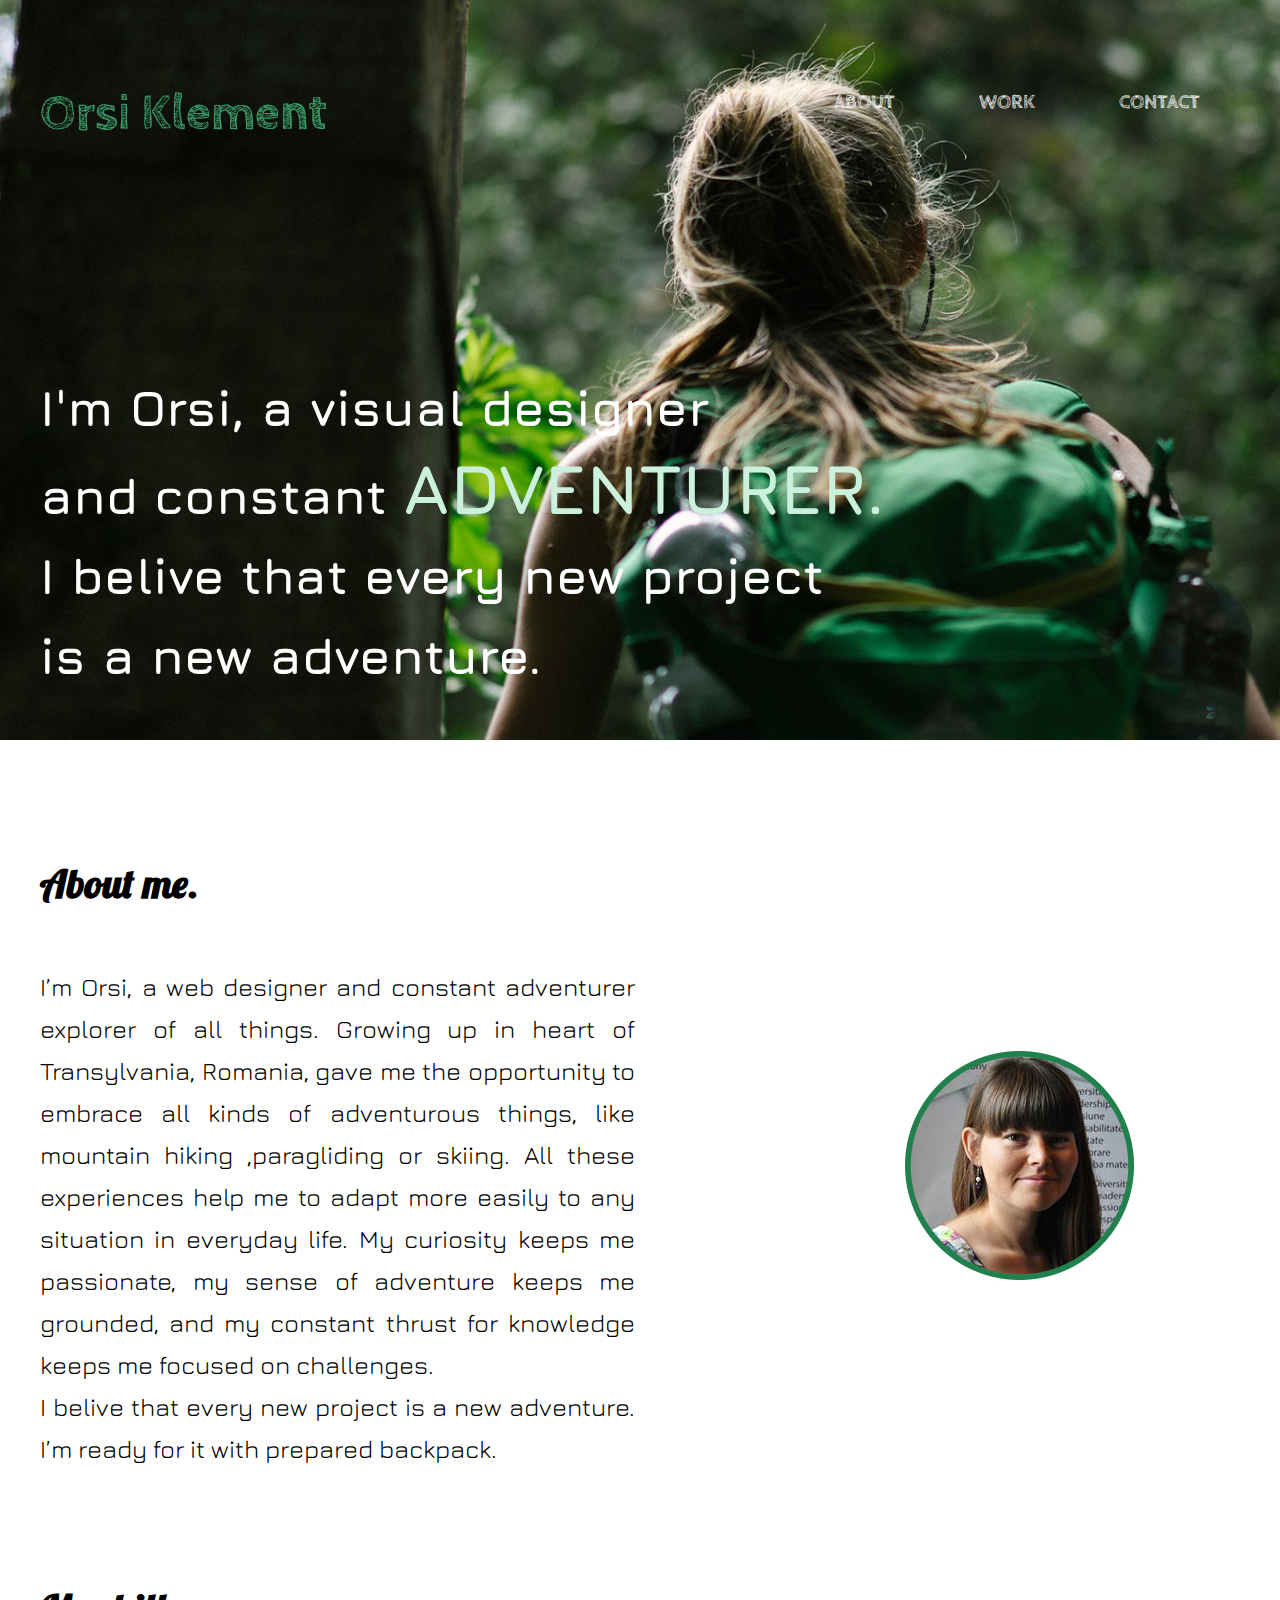
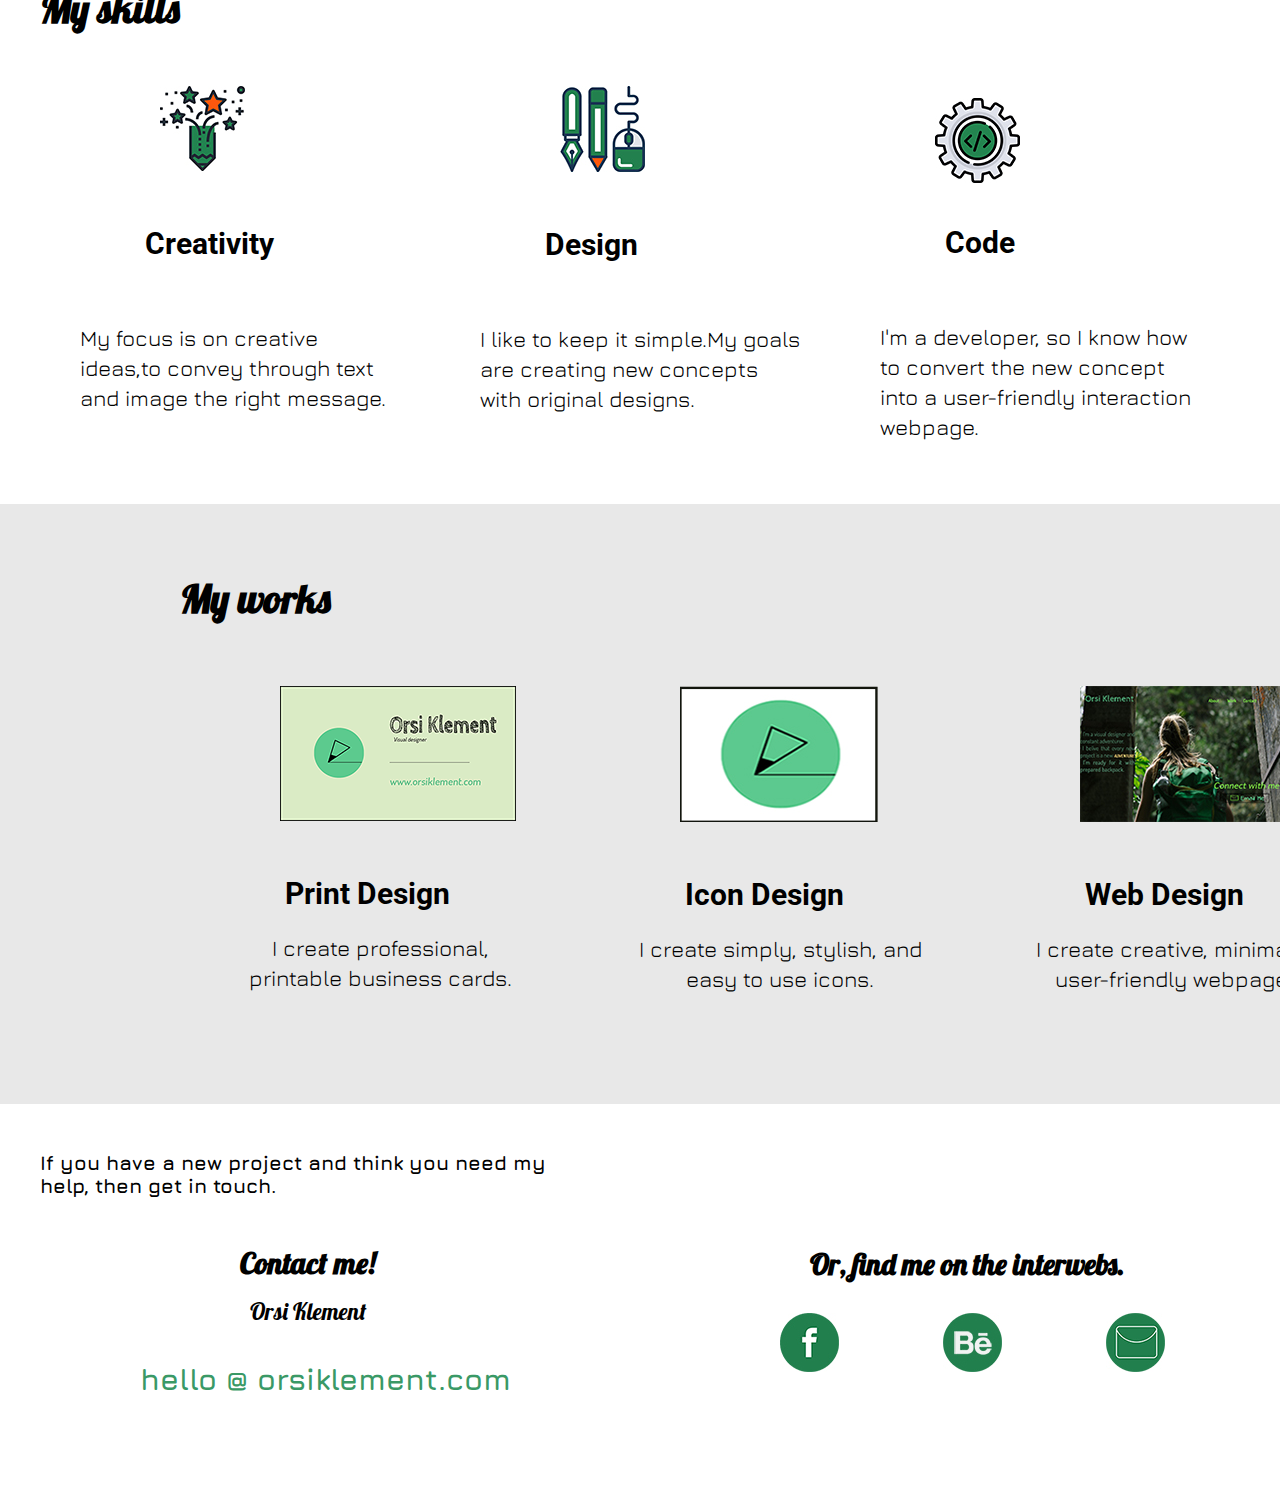
==== index.html @ b4cb54f8 "initial commit" ====
<!doctype html>
<html>
    <head>
        <meta charset="utf-8"/>
        <title>Orsi Klement | Web designer</title>
        <link rel="stylesheet" href="css/normalize.css">
        <link rel="stylesheet" href="css/main.css">
        <link href="https://fonts.googleapis.com/css?family=Cabin+Sketch" rel='stylesheet' type='text/css'/>
        <link href="https://fonts.googleapis.com/css?family=Jura" rel='stylesheet' type='text/css'/>
        <link href="https://fonts.googleapis.com/css?family=Lobster" rel='stylesheet' type='text/css'/>
        <link href="https://fonts.googleapis.com/css?family=Roboto" rel="stylesheet" type='text/css'/>
      </head>
    <body>
      <header>
        <div class="full-width">
         <div class="half-width">
          <h1>Orsi Klement </h1>
        </div>
       <div class="half-width">
        <nav>
          <ul>
          <li><a href="#about">About</a></li>
          <li><a href="#work">Work</a></li>
          <li><a href="#contact">Contact</a></li>
         </ul>
        </nav>
       </div>
          <h2>I'm Orsi, a visual designer<br> and constant <span> <strong>adventurer.</strong></span> <br>I belive that every new project <br>is a new adventure.</h2>
        </div>
      </header>
      <main>
          <section id="about">
              <div class="full-width">
                    <h2>About me.</h2>
                <div class="half-width">
                   <p>I’m Orsi, a web designer and constant adventurer explorer of all things. Growing up in heart of Transylvania, Romania, gave me the opportunity to embrace all kinds of adventurous things, like mountain hiking ,paragliding or skiing. All these experiences help me to adapt more easily to any situation in everyday life. My curiosity keeps me passionate, my sense of adventure keeps me grounded, and my constant thrust for knowledge keeps me focused on challenges.
                    <br>I belive that every new project is a new adventure.  I’m ready for it with prepared backpack.</p>
                </div>
                <div class="half-width">
                  <img src="img/orsi.jpg" id="orsi-img" alt="orsi photo" />
                </div>
               </div>
            </section>

        <section id="skills">
          <div class="full-width">
                    <h2>My skills</h2>
                      <div class="third-width">
                          <img src="img/creativity1.jpg" alt="creativity icon" />
                          <h3>Creativity</h3>
                          <p>My focus is on creative ideas,to convey through text and image the right message.</p>
                      </div>
                      <div class="third-width">
                          <img src="img/graphic-design1.jpg" alt="graphic-design icon" />
                          <h3>Design</h3>
                          <p> I like to keep it simple.My goals are creating new concepts with original designs.</p>
                      </div>
                      <div class="third-width">
                          <img src="img/settings1.jpg" id="code-img" alt="code icon" />
                          <h3>  Code</h3>
                          <p>I'm a developer, so I know how to convert the new concept into a user-friendly interaction webpage.</p>
                      </div>
                  </div>
         </section>

            <section id="work">
                     <div class="full-width">
                       <h2>My works</h2>
                           <div class="third-width">
                               <img src="img/business-card.png" alt="businesscard icon" />
                               <h3>Print Design</h3>
                               <p>I create professional, printable business cards.</p>
                           </div>
                           <div class="third-width">
                               <img src="img/pen-icon1.jpg" alt="pen icon" />
                               <h3>Icon Design</h3>
                               <p> I create simply, stylish, and easy to use icons.</p>
                           </div>
                           <div class="third-width">
                               <img src="img/portfolio-webpage.jpg" alt="webpage icon" />
                               <h3>Web Design</h3>
                               <p>I create creative, minimalist, user-friendly webpages.</p>
                           </div>
                       </div>
             </section>

          <footer id="contact">
              <div class="full-width">
                <div class="half-width">
                    <h2>If you have a new project and think you need my help, then get in touch.</h2>
                          <h3 id="email-header">Contact me!</h3>
                          <h3 id="name">Orsi Klement</h3>
                              <a href="mailto:hi@osriklement.com">hello @ orsiklement.com</a>
                </div>
                   <div class="half-width">
                               <h3  id="socialmedia-header">Or, find me on the interwebs.</h3>
                               <ul>
                               <li><a href="https://www.facebook.com/klement.orsi" target="_blank"><img src="img/facebook.jpg" alt="facebook icon" /></a></li>
                               <li><a href="https://www.behance.net/orsee873779" target="_blank"><img src="img/behance.jpg" alt="behance icon" /></a></li>
                               <li><a href=""><img src="img/envelop.jpg" alt="email icon" /></a></li>
                              </ul>
                      </div>
                    </div>
              </footer>
            </main>
          </body>
  </html>
---- css/main.css ----
body{
  font-family:'Cabin Sketch', 'Jura','Lobster','Roboto';
}
header{
  font-family:'Cabin Sketch', 'Roboto';
}

#about, #work, #contact {
    height: 600px;
}
.full-width {
    width: 1200px;
    margin: 0 auto;
  }
.half-width{
  width: 600px;
  float: left;
}
.third-width{
  width: 400px;
  float: left;
}

header {
    height:740px;
    background:url('../img/girl-with-backpack.jpg');
    background-size: cover;
    padding-bottom: 0px;
}
header h1 {

    padding: 50px 0;
    font: 'Cabin Sketch';
    font-size:50px;
      color: #3a9966;
}
nav {
    float: right;
    padding: 75px 40px;

}
nav ul li{
    display: inline-block;

}
nav ul li a {
    font:'Roboto';
    text-transform:uppercase;
    text-decoration:none;
    font-size:20px;
    color: white;
    padding-left: 80px;
    font-weight: bold;
}
header h2 {
    width: 1000px;
    clear: both;
    float: left;
    font-family:'Jura';
    font-weight:bold;
    font-size: 50px;
    line-height: 80px;
    color: white;
    padding: 100px 0px;

}
header h2 span {
    font-weight:bold;
    font-size: 70px;
    color:#cbf1dd;
    text-transform:uppercase;
}
#about .full-width {
    padding: 80px 0;
}

#about h2 {
    font-family: 'Lobster', serif;
    font-size:40px;
    padding-top: 5px;
}

#about p {
    font-size: 25px;
    font-family: 'Jura', serif;
    line-height: 42px;
    margin-right:  5px;
    text-align: justify;
    padding-bottom: 60px;
}
#orsi-img{
  float: right;
  padding: 110px 100px;

}
#skills .full-width {
    padding: 130px 10px;
}
#skills h2 {
  font-family:'Lobster', serif;
    font-size:40px;
    width:190px;
   padding-top: 80px;
  }

#skills img {

    padding-bottom: 30px;
    padding-left: 120px;
    padding-top: 20px;
}
#code-img {
    clear: both;
    float: right;
    padding-right: 220px;
      margin: 12px auto;
  }

#skills h3 {
  font-family:'Roboto', serif;
    font-size:30px;
    width:190px;
    margin: 20px auto;
  }

#skills p {
    font-family:'Jura', serif;
    font-size:22px;
    line-height:30px;
    padding:  40px;

}



#work .full-width {
    padding: 35px 180px;
}
#work{
  clear: both;
  float: left;
  background: #e8e8e8;

}

#work h2 {
  font-family:'Lobster', serif;
    font-size:40px;
    width:190px;
    padding-bottom: 30px;
  }

#work img {

    padding-bottom: 30px;
    padding-left: 100px;
}

#work h3 {
  font-family:'Roboto', serif;
    font-size:30px;
    width:190px;
    margin: 20px auto;

  }

#work p {
    font-family:'Jura', serif;
    font-size:22px;
    line-height:30px;
    padding: 0 55px;
    text-align: center;
}

#contact .full-width {
    padding: 200px 0;
}

#contact h2 {
    font-family: 'Jura', serif;
    font-size: 20px;
    padding-right: 80px;
    padding-top: 30px;
    padding-bottom: 30px;

  }
  #email-header{
      font-size: 30px;
      font-family:'Lobster', serif;
      font-weight: bold;
      margin: 15px 0px 5px 0px;
      padding-left:  200px;
  }
  #name{
      font-size: 23px;
      font-family:'Lobster', serif;
      font-weight: 400;
      margin: 15px 0px 5px 0px;
      padding-left:  210px;
      padding-bottom: 30px;
  }

  #contact a {
      text-decoration: none;
      color:#3a9966;
      font-family: 'Jura', serif;
      font-weight: bold;
      font-size: 30px;
      padding-bottom: 100px;
      padding-left:  100px;
  }

  #socialmedia-header {
      font-weight: bold;
      font-size: 29px;
      margin: 142px 0 0 0;
      font-family:'Lobster', serif;
      padding-left:  170px;
      padding-bottom: 15px;
  }
  #contact ul {
      list-style:none;
  }
  #contact ul li {
       display: inline-block;
  }
  #contact ul img {
      font-size: 32px;

  }
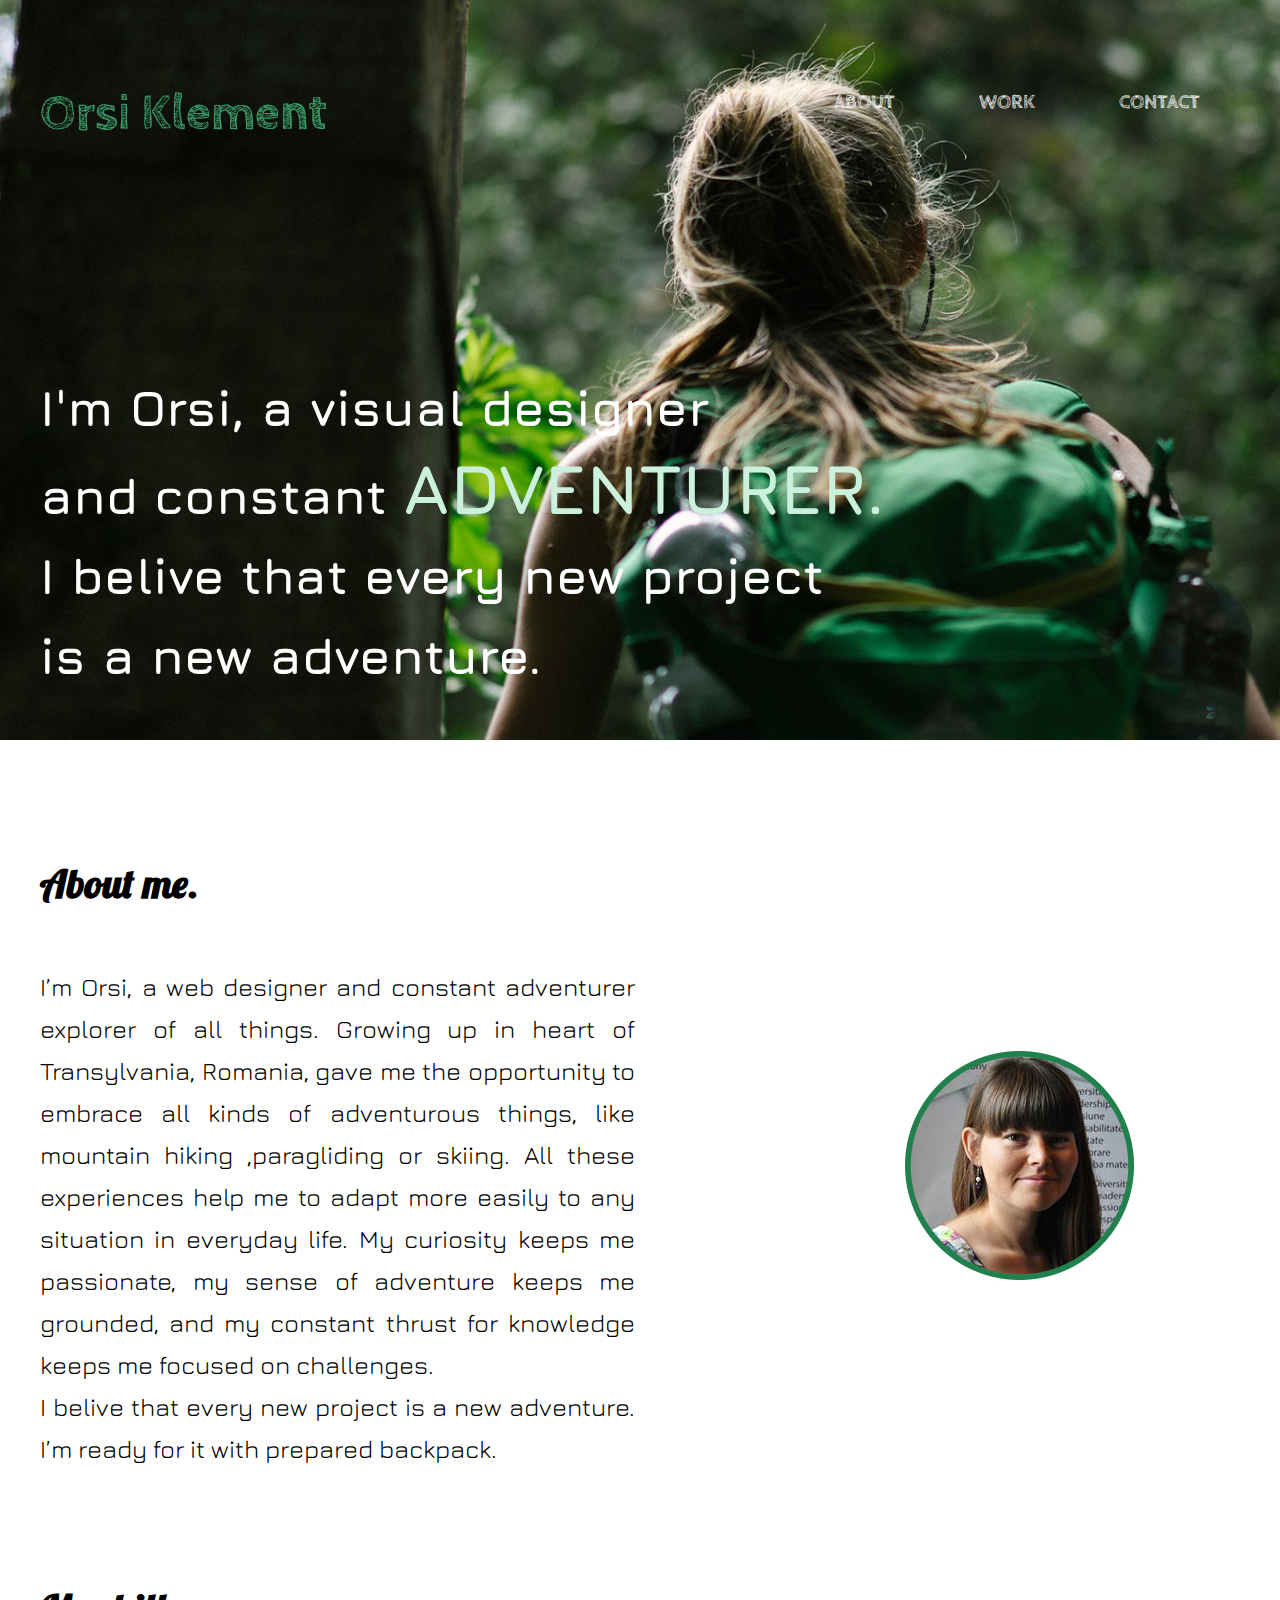
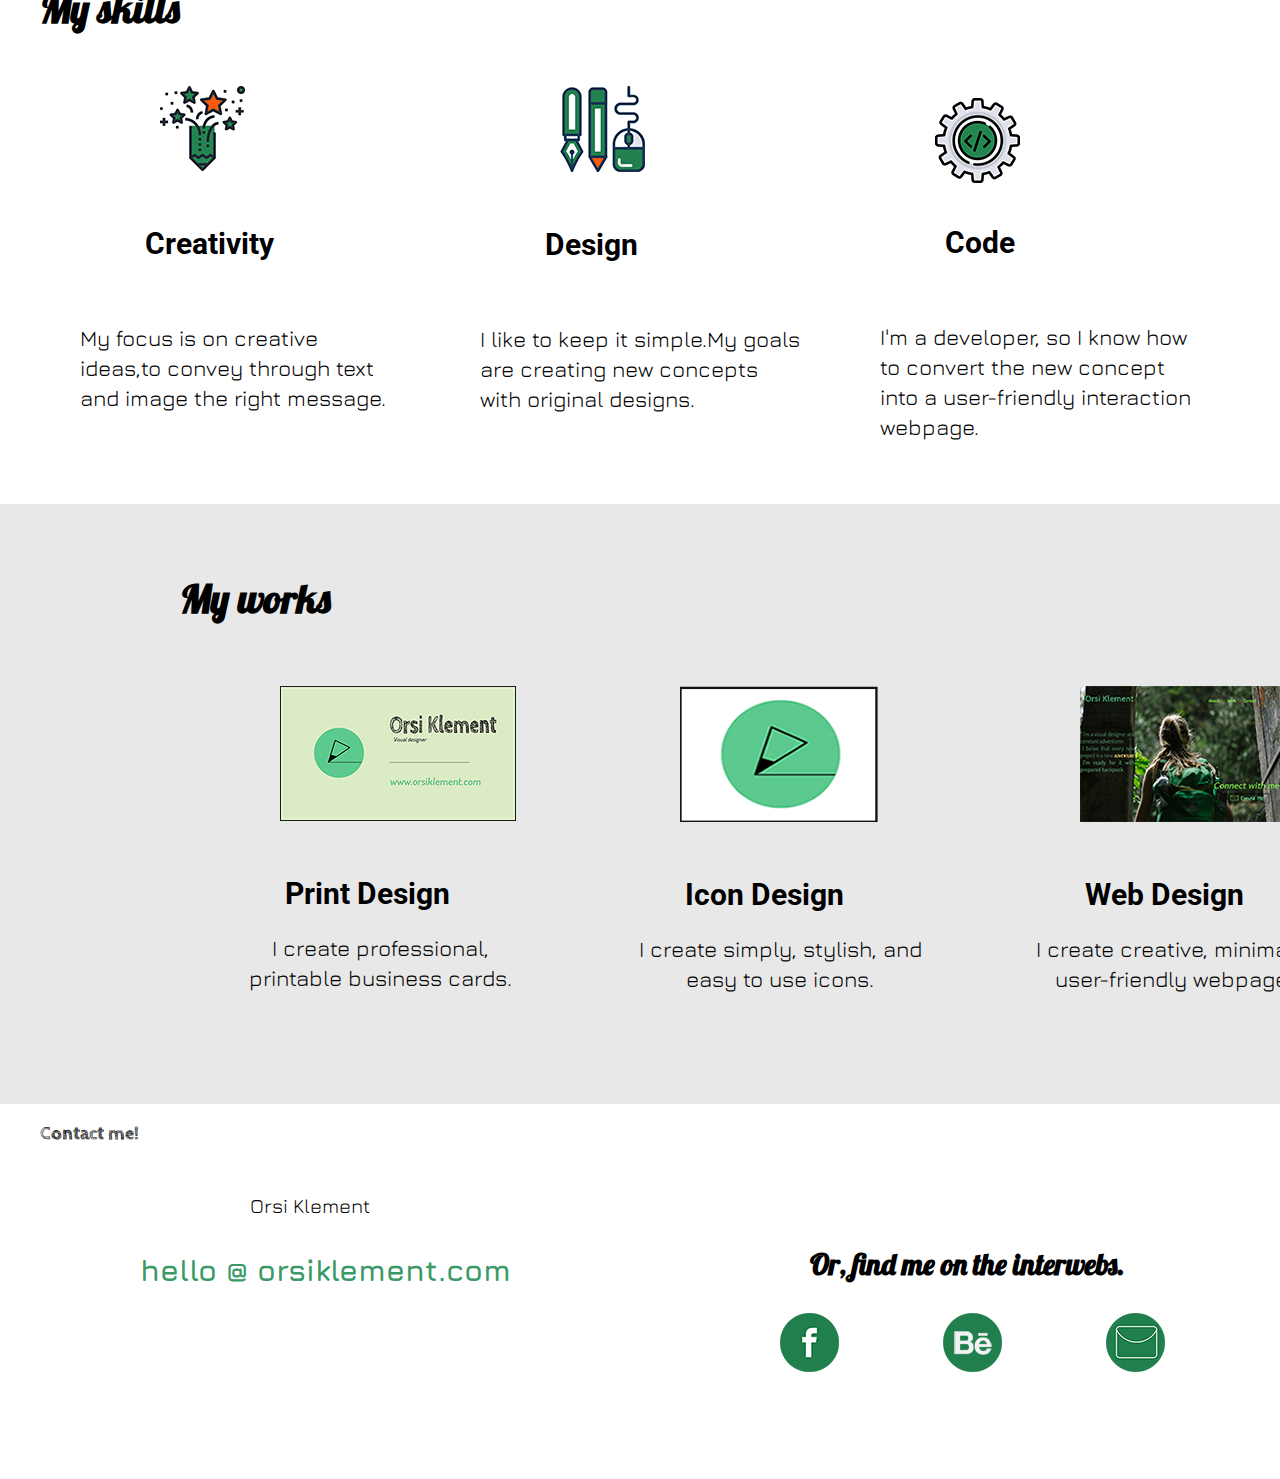
==== commit c58a61b8: "Add files via upload" ====
--- a/index.html
+++ b/index.html
@@ -21,7 +21,7 @@
           <ul>
           <li><a href="#about">About</a></li>
           <li><a href="#work">Work</a></li>
-          <li><a href="#contact">Contact</a></li>
+          <li><a href="contact.html">Contact</a></li>
          </ul>
         </nav>
        </div>
@@ -84,12 +84,14 @@
                        </div>
              </section>
 
-          <footer id="contact">
+          <footer>
+            <section id="contact">
               <div class="full-width">
                 <div class="half-width">
-                    <h2>If you have a new project and think you need my help, then get in touch.</h2>
-                          <h3 id="email-header">Contact me!</h3>
-                          <h3 id="name">Orsi Klement</h3>
+                  <div class="email-header">
+                          <h3 >Contact me!</h3>
+                        </div>
+                          <h2 id="name">Orsi Klement</h2>
                               <a href="mailto:hi@osriklement.com">hello @ orsiklement.com</a>
                 </div>
                    <div class="half-width">
@@ -101,6 +103,7 @@
                               </ul>
                       </div>
                     </div>
+                  </section>
               </footer>
             </main>
           </body>
